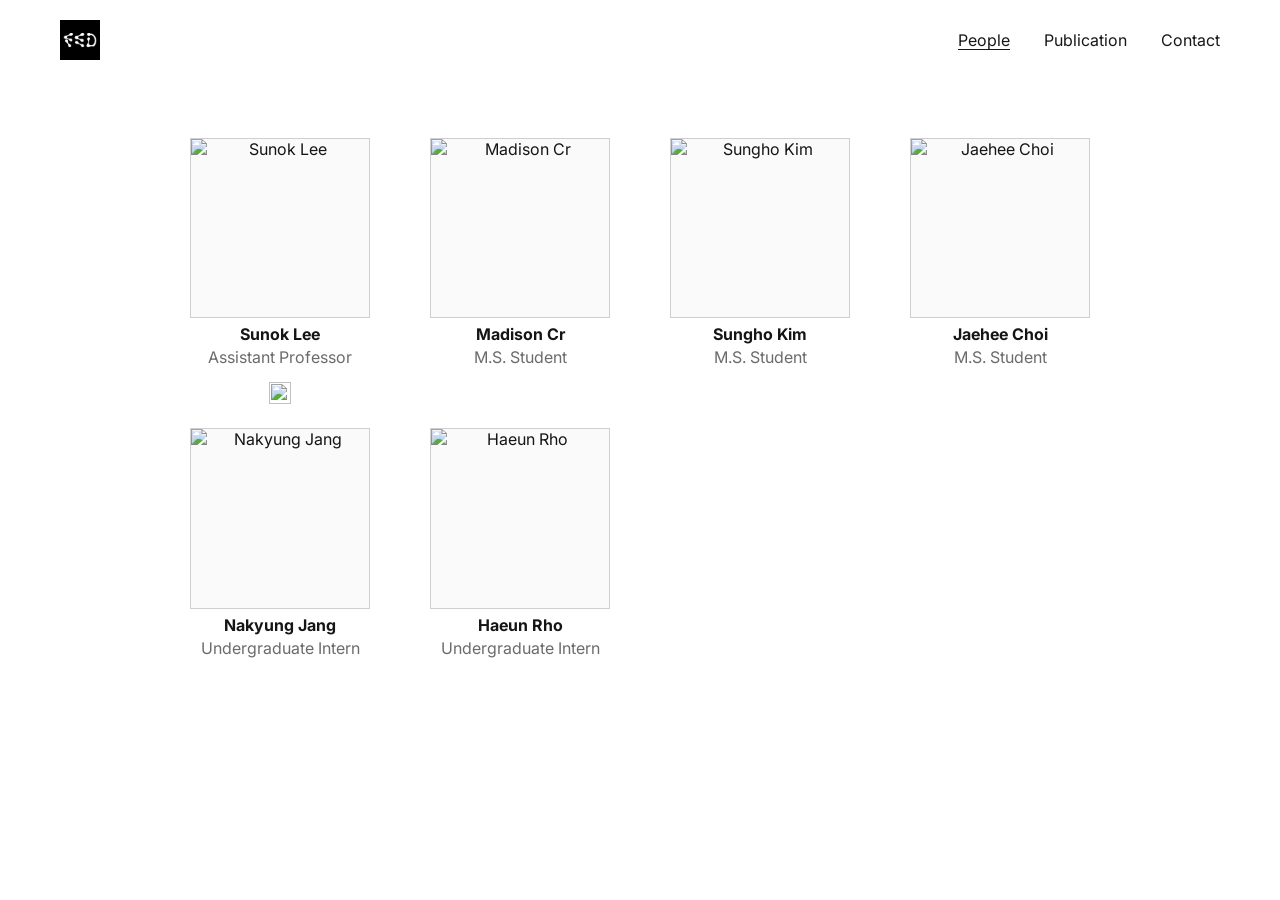
==== people.html @ 2c56f25a "Add internal Sunok Lee profile page" ====
<!DOCTYPE html>
<html lang="en">
  <head>
    <meta charset="UTF-8" />
    <meta name="viewport" content="width=device-width, initial-scale=1.0" />
    <title>FED Group | People</title>
    <link rel="icon" type="image/png" href="./assets/favicon.png" />
    <link
      rel="stylesheet"
      href="https://fonts.googleapis.com/css2?family=Inter:wght@400;500;600&display=swap"
    />
    <link rel="stylesheet" href="./styles.css" />
  </head>
  <body>
    <div class="page-shell">
      <header class="site-header">
        <a class="logo-link" href="./index.html" aria-label="Go to homepage">
          <img
            class="logo-mark"
            src="./assets/logo1.png"
            alt="FED group symbol"
          />
        </a>
        <nav class="nav">
          <a class="active" href="./people.html">People</a>
          <a href="./publications.html">Publication</a>
          <a href="./contact.html">Contact</a>
        </nav>
      </header>

      <main class="section page-content tab-gap">
        <div class="people-grid">
          <article class="member-card">
            <div class="member-photo">
              <img src="./assets/people/sunok_lee.png" alt="Sunok Lee" />
            </div>
            <h3>
              <a href="./sunok-lee.html">Sunok Lee</a>
            </h3>
            <p>Assistant Professor</p>
            <a class="member-profile-link" href="./sunok-lee.html" aria-label="View Sunok Lee profile">
              <img src="./assets/logo 0.png" alt="" />
            </a>
          </article>
          <article class="member-card">
            <div class="member-photo">
              <img src="./assets/people/madison.png" alt="Madison Cr" />
            </div>
            <h3>Madison Cr</h3>
            <p>M.S. Student</p>
          </article>
          <article class="member-card">
            <div class="member-photo">
              <img src="./assets/people/sungho_kim.png" alt="Sungho Kim" />
            </div>
            <h3>Sungho Kim</h3>
            <p>M.S. Student</p>
          </article>
          <article class="member-card">
            <div class="member-photo">
              <img src="./assets/people/jaehee_choi.png" alt="Jaehee Choi" />
            </div>
            <h3>Jaehee Choi</h3>
            <p>M.S. Student</p>
          </article>
          <article class="member-card">
            <div class="member-photo">
              <img src="./assets/people/nakyung_jang.jpg" alt="Nakyung Jang" />
            </div>
            <h3>Nakyung Jang</h3>
            <p>Undergraduate Intern</p>
          </article>
          <article class="member-card">
            <div class="member-photo">
              <img src="./assets/people/haeun_rho.jpeg" alt="Haeun Rho" />
            </div>
            <h3>
              <a
                href="https://www.linkedin.com/in/haeun-rho"
                target="_blank"
                rel="noopener noreferrer"
                >Haeun Rho</a
              >
            </h3>
            <p>Undergraduate Intern</p>
          </article>
        </div>
      </main>
    </div>
  </body>
</html>
---- styles.css ----
:root {
  --bg: #ffffff;
  --panel: #ffffff;
  --ink: #151515;
  --muted: #6b6b6b;
  --line: #d9d9d9;
  --shell-pad-top: 20px;
  --shell-pad-x: 20px;
  --shell-pad-bottom: 20px;
  --home-edge-gap: clamp(56px, 8vh, 92px);
  --home-section-gap: clamp(52px, 8vh, 84px);
  --footer-gap: 22px;
}

* {
  box-sizing: border-box;
}

img {
  max-width: 100%;
}

body {
  margin: 0;
  min-height: 100vh;
  font-family: "Inter", "Noto Sans KR", sans-serif;
  font-size: 16px;
  color: var(--ink);
  background: var(--bg);
}

html,
body,
button,
input,
select,
textarea {
  font-family: "Inter", "Noto Sans KR", sans-serif;
}

a {
  text-decoration: none;
  color: inherit;
}

.page-shell {
  width: 100%;
  max-width: 1200px;
  margin: 0 auto;
  background: var(--panel);
  border: 0;
  border-radius: 0;
  padding: var(--shell-pad-top) var(--shell-pad-x) var(--shell-pad-bottom);
  min-height: 100vh;
  display: flex;
  flex-direction: column;
}

.site-header {
  display: flex;
  align-items: center;
  justify-content: space-between;
}

.logo-mark {
  width: 40px;
  height: 40px;
  object-fit: contain;
}

.logo-link {
  display: inline-flex;
}

.nav {
  display: flex;
  gap: 34px;
}

.nav a {
  font-size: 16px;
  color: #171717;
}

.nav a:hover {
  text-decoration: underline;
  text-underline-offset: 3px;
}

.nav a.active {
  text-decoration: underline;
  text-underline-offset: 3px;
}

.home-main {
  flex: 1;
  min-height: 0;
  padding-top: var(--home-edge-gap);
  padding-bottom: var(--home-edge-gap);
}

.contact-main {
  min-height: unset;
  padding-bottom: 36px;
}

.hero {
  padding-top: 110px;
  display: grid;
  grid-template-columns: 1fr 1fr;
  gap: 38px;
  align-items: start;
}

.hero-title {
  margin: 0;
  max-width: 410px;
  font-size: clamp(56px, 6vw, 90px);
  line-height: 0.93;
  letter-spacing: -0.02em;
  font-weight: 700;
}

.hero-wordmark {
  width: min(100%, 500px);
  height: auto;
  display: block;
}

.hero-right p {
  margin: 138px 0 0;
  font-size: 16px;
  color: var(--muted);
  line-height: 1.45;
}

.home-hero,
.home-explore {
  display: grid;
  grid-template-columns: 356px 128px minmax(0, 1fr);
  align-items: start;
  column-gap: 0;
}

.home-hero {
  padding-top: 0;
}

.home-hero-wordmark {
  padding-top: 0;
}

.home-wordmark-image {
  width: min(100%, 356px);
  height: auto;
  display: block;
}

.home-hero-line,
.home-explore-line {
  padding-top: 6px;
  display: flex;
  justify-content: center;
}

.home-hero-line img,
.home-explore-line img {
  width: 79px;
  height: auto;
  display: block;
}

.home-hero-copy p {
  margin: 0;
  color: var(--muted);
  font-size: 16px;
  line-height: 1.45;
  text-align: justify;
}

.home-explore {
  margin-top: var(--home-edge-gap);
}

.home-explore-question h2,
.home-explore-copy h2 {
  margin: 0;
  font-size: 16px;
  line-height: 1.45;
  font-weight: 500;
  color: var(--ink);
}

.home-explore-question h2 {
  max-width: 364px;
}

.home-diagram-image {
  display: block;
  width: min(100%, 315px);
  height: auto;
  margin-top: 28px;
}

.home-explore-copy {
  padding-top: 2px;
}

.home-explore-item {
  margin-top: 24px;
}

.home-explore-item h3 {
  margin: 0;
  display: flex;
  align-items: flex-start;
  gap: 10px;
  font-size: 16px;
  line-height: 1.45;
  font-weight: 500;
}

.home-explore-item h3 img {
  width: 16px;
  height: 16px;
  margin-top: 3px;
  object-fit: contain;
  flex: 0 0 auto;
}

.home-explore-item p {
  margin: 4px 0 0 26px;
  color: var(--muted);
  font-size: 16px;
  line-height: 1.45;
  text-align: justify;
}

.home-explore-item-goal h3 {
  font-weight: 500;
}

.site-footer-home {
  border-top: 1px solid #ececec;
  padding-top: var(--footer-gap);
  flex-direction: row;
  align-items: center;
  gap: 28px;
}

.site-footer-home .footer-icons {
  width: 104px;
}

.site-footer-home .footer-text {
  max-width: none;
  white-space: nowrap;
  font-size: clamp(10px, 1.28vw, 16px);
}

.site-footer {
  padding-top: 17px;
  border-top: 0;
  display: flex;
  flex-direction: column;
  align-items: flex-start;
  gap: 10px;
}

.footer-icons {
  width: 84px;
  height: auto;
  object-fit: contain;
}

.footer-text {
  margin: 0;
  font-size: 16px;
  color: var(--muted);
  line-height: 1.35;
}

.section {
  width: 100%;
  margin: 0;
  padding: 28px 0 0;
  background: var(--panel);
  border: 0;
  border-radius: 0;
}

.section-title {
  margin: 0 0 18px;
  font-size: 16px;
  font-weight: 600;
}

.page-content {
  padding-top: 26px;
  flex: 1;
}

.tab-gap {
  padding-top: 78px;
}

.pubs-wrap {
  display: flex;
  flex-direction: column;
  gap: 28px;
  max-width: 980px;
  margin: 0 auto;
  width: 100%;
}

.pub-year {
  border-top: 0;
  padding-top: 0;
  display: block;
}

.pub-year h2 {
  margin: 0 0 14px;
  font-size: 20px;
  font-weight: 700;
}

.pub-year ul {
  margin: 0;
  padding: 0;
  list-style: none;
}

.pub-year li {
  margin: 0;
  color: #323232;
  font-size: 16px;
  line-height: 1.48;
}

.pub-entry {
  margin: 0 0 18px;
}

.pub-entry:last-child {
  margin-bottom: 0;
}

.pub-entry-title,
.pub-entry-authors,
.pub-entry-venue {
  margin: 0 0 4px;
  font-size: 16px;
  line-height: 1.45;
}

.pub-entry-title {
  font-weight: 600;
}

.pub-entry-authors {
  color: #222;
}

.pub-entry-venue {
  color: var(--muted);
  margin-bottom: 0;
}

.pub-source {
  margin-top: 8px;
  color: var(--muted);
  font-size: 16px;
}

.people-grid {
  display: grid;
  grid-template-columns: repeat(4, minmax(160px, 220px));
  justify-content: center;
  gap: 20px;
}

.member-card {
  width: 100%;
  text-align: center;
}

.member-card h3 {
  margin: 6px 0 3px;
  font-size: 16px;
  font-weight: 700;
}

.member-card h3 a {
  text-decoration: none;
  text-underline-offset: 3px;
  transition: text-decoration-color 140ms ease, opacity 140ms ease;
}

.member-card h3 a:hover,
.member-card h3 a:focus-visible {
  text-decoration: underline;
}

.member-card h3 a:focus-visible {
  outline: none;
  opacity: 0.8;
}

.member-profile-link {
  width: 28px;
  height: 28px;
  margin: 12px auto 0;
  display: inline-flex;
  align-items: center;
  justify-content: center;
  border-radius: 999px;
  transition: transform 140ms ease, opacity 140ms ease;
}

.member-profile-link img {
  width: 22px;
  height: 22px;
  object-fit: contain;
}

.member-profile-link:hover,
.member-profile-link:focus-visible {
  transform: translateY(-1px);
  opacity: 0.8;
}

.member-profile-link:focus-visible {
  outline: none;
}

@media (max-width: 680px) {
  .page-shell {
    --shell-pad-top: 18px;
    --shell-pad-x: 16px;
    --shell-pad-bottom: 18px;
    --home-edge-gap: 42px;
    --home-section-gap: 38px;
    --footer-gap: 18px;
  }

  .site-header {
    align-items: flex-start;
    gap: 18px;
  }

  .nav {
    gap: 18px;
    flex-wrap: wrap;
    justify-content: flex-end;
  }

  .hero {
    padding-top: 48px;
  }

  .hero-wordmark {
    width: min(100%, 300px);
  }

  .footer-text {
    font-size: 15px;
  }
}

.member-card p {
  margin: 0;
  color: var(--muted);
  font-size: 16px;
}

.member-photo {
  width: 82%;
  aspect-ratio: 1 / 1;
  border: 1px solid #cfcfcf;
  background: #fafafa;
  margin: 0 auto;
  overflow: hidden;
}

.member-photo.empty {
  background: linear-gradient(135deg, #f4f4f4 0%, #fcfcfc 100%);
}

.member-photo img {
  width: 100%;
  height: 100%;
  object-fit: cover;
  display: block;
}

.contact-hero {
  padding-top: 74px;
  display: grid;
  grid-template-columns: 1fr 1fr;
  gap: 42px;
  align-items: start;
}

.contact-lede {
  margin: 0 0 0 -3px;
  max-width: 560px;
  font-size: 36px;
  line-height: 1.05;
  font-weight: 700;
  letter-spacing: -0.03em;
  padding-left: 0;
}

.contact-line-one,
.contact-line-two {
  display: block;
  white-space: nowrap;
}


.contact-copy p {
  margin: 0 0 12px;
  color: var(--muted);
  font-size: 16px;
  line-height: 1.45;
  text-align: justify;
}

.contact-copy {
  margin-top: 0;
}

.contact-reach-title {
  margin: 0 0 18px;
  font-size: 24px;
  line-height: 1.1;
  font-weight: 700;
  color: var(--ink);
  display: inline-flex;
  align-items: center;
  gap: 10px;
}

.contact-reach-title .contact-card-icon {
  width: 1em;
  height: 1em;
}

.contact-copy p:last-child {
  margin-bottom: 0;
}

.contact-copy a {
  text-decoration: underline;
  text-underline-offset: 2px;
}

.profile-main {
  padding-bottom: 28px;
}

.profile-hero {
  display: grid;
  grid-template-columns: minmax(260px, 360px) minmax(0, 1fr);
  gap: 52px;
  align-items: start;
}

.profile-name {
  margin: 0 0 18px;
  font-size: clamp(36px, 4.8vw, 56px);
  line-height: 1;
  font-weight: 700;
  letter-spacing: -0.03em;
}

.profile-name span {
  font-weight: 600;
}

.profile-image {
  display: block;
  width: min(100%, 330px);
  aspect-ratio: 4 / 5;
  object-fit: cover;
}

.profile-meta {
  margin-top: 18px;
}

.profile-role {
  margin: 0 0 6px;
  font-size: 16px;
  font-weight: 600;
}

.profile-affiliation {
  margin: 0;
  display: flex;
  flex-direction: column;
  gap: 4px;
  color: var(--ink);
}

.profile-copy {
  padding-top: 56px;
  max-width: 760px;
}

.profile-copy p {
  margin: 0 0 28px;
  font-size: 16px;
  line-height: 1.45;
  color: var(--ink);
}

.profile-copy p:last-child {
  margin-bottom: 0;
}

.profile-lede {
  font-size: 18px;
}

.profile-copy em {
  font-style: italic;
  text-decoration: underline;
  text-underline-offset: 3px;
}

.profile-buttons {
  display: flex;
  flex-wrap: wrap;
  gap: 12px;
  margin: 8px 0 34px;
}

.profile-button {
  display: inline-flex;
  align-items: center;
  justify-content: center;
  min-width: 152px;
  padding: 14px 20px;
  background: #1b1b1b;
  color: #fff;
  font-size: 16px;
  font-weight: 500;
}

.profile-button-secondary {
  background: #f2f2f2;
  color: var(--ink);
}

.profile-section h2 {
  margin: 0 0 16px;
  font-size: 20px;
  font-weight: 700;
}

.profile-teaching {
  margin: 0;
  padding: 0;
  list-style: none;
  display: grid;
  gap: 10px;
}

.profile-teaching li {
  font-size: 16px;
  line-height: 1.4;
}

.cards {
  display: grid;
  grid-template-columns: repeat(3, minmax(0, 1fr));
  gap: 14px;
}

.card,
.list-card {
  border: 1px solid var(--line);
  border-radius: 10px;
  padding: 14px;
  background: #fbfbfb;
}

@media (max-width: 900px) {
  .page-shell {
    margin: 0 auto;
  }

  .section {
    margin: 0 auto;
    padding: 10px 0 0;
  }

  .section.tab-gap {
    padding-top: 96px;
  }

  .nav {
    gap: 12px;
  }

  .nav a {
    font-size: 15px;
  }

  .home-main {
    min-height: unset;
  }

  .home-hero,
  .home-explore {
    grid-template-columns: 1fr;
    row-gap: 18px;
  }

  .home-hero-line,
  .home-explore-line {
    display: none;
  }

  .home-hero-copy p,
  .home-explore-copy,
  .home-explore-question h2 {
    max-width: none;
  }

  .home-hero-copy p,
  .home-explore-item p {
    text-align: left;
  }

  .home-diagram-image {
    width: min(100%, 280px);
    margin-top: 22px;
  }

  .site-footer-home {
    flex-direction: column;
    align-items: flex-start;
    gap: 12px;
  }

  .site-footer-home .footer-text {
    white-space: nowrap;
    font-size: clamp(10px, 1.9vw, 14px);
  }

  .contact-main {
    padding-bottom: 26px;
  }

  .profile-hero {
    grid-template-columns: 1fr;
    gap: 28px;
  }

  .profile-copy {
    padding-top: 0;
    max-width: none;
  }

  .site-footer {
    gap: 12px;
  }

  .footer-text {
    font-size: 14px;
  }

  .cards {
    grid-template-columns: 1fr;
  }

  .people-grid {
    grid-template-columns: repeat(2, minmax(160px, 220px));
    justify-content: center;
    gap: 14px;
  }

  .member-card {
    max-width: 100%;
  }

  .member-photo {
    width: 80%;
  }

  .pub-year {
    display: block;
  }

  .contact-hero {
    padding-top: 42px;
    grid-template-columns: 1fr;
    gap: 20px;
  }

  .contact-lede {
    margin-left: 0;
    max-width: none;
    font-size: 24px;
    line-height: 1.1;
  }

  .contact-copy {
    margin-top: 0;
  }

  .contact-reach-title {
    font-size: 22px;
    margin-bottom: 14px;
  }

  .pub-entry {
    margin-bottom: 16px;
  }
}

@media (max-width: 680px) {
  .logo-mark {
    width: 34px;
    height: 34px;
  }

  .nav {
    gap: 10px;
  }

  .nav a {
    font-size: 14px;
  }

  .home-hero {
    padding-top: 0;
  }

  .home-wordmark-image {
    width: min(100%, 290px);
  }

  .home-explore {
    margin-top: var(--home-edge-gap);
  }

  .home-diagram-image {
    width: min(100%, 250px);
  }

  .home-explore-question h2,
  .home-explore-copy h2,
  .home-explore-item h3,
  .home-explore-item p,
  .home-hero-copy p {
    font-size: 15px;
    line-height: 1.42;
  }

  .site-footer-home .footer-icons {
    width: 92px;
  }

  .site-footer-home .footer-text {
    font-size: clamp(9px, 2.5vw, 12px);
  }

  .section.tab-gap {
    padding-top: 92px;
  }

  .contact-main {
    padding-bottom: 20px;
  }

  .people-grid {
    grid-template-columns: 1fr;
    gap: 18px;
  }

  .member-photo {
    width: min(78%, 220px);
  }

  .pub-year h2 {
    font-size: 18px;
    margin-bottom: 10px;
  }

  .pub-entry-title,
  .pub-entry-authors,
  .pub-entry-venue {
    font-size: 15px;
    line-height: 1.42;
  }

  .contact-lede {
    font-size: 20px;
    line-height: 1.1;
  }

  .contact-reach-title {
    font-size: 20px;
  }

  .contact-copy p {
    font-size: 15px;
    line-height: 1.42;
  }

  .profile-name {
    font-size: 32px;
  }

  .profile-image {
    width: min(100%, 280px);
  }

  .profile-copy p,
  .profile-button,
  .profile-teaching li {
    font-size: 15px;
    line-height: 1.42;
  }

  .profile-buttons {
    margin-bottom: 28px;
  }
}

@media (max-width: 540px) {
  .site-header {
    align-items: flex-start;
    gap: 10px;
  }

  .nav {
    flex-wrap: wrap;
    justify-content: flex-end;
    gap: 8px 12px;
    max-width: 76%;
  }

  .hero {
    padding-top: 34px;
  }

  .hero-wordmark {
    width: min(100%, 420px);
  }
}
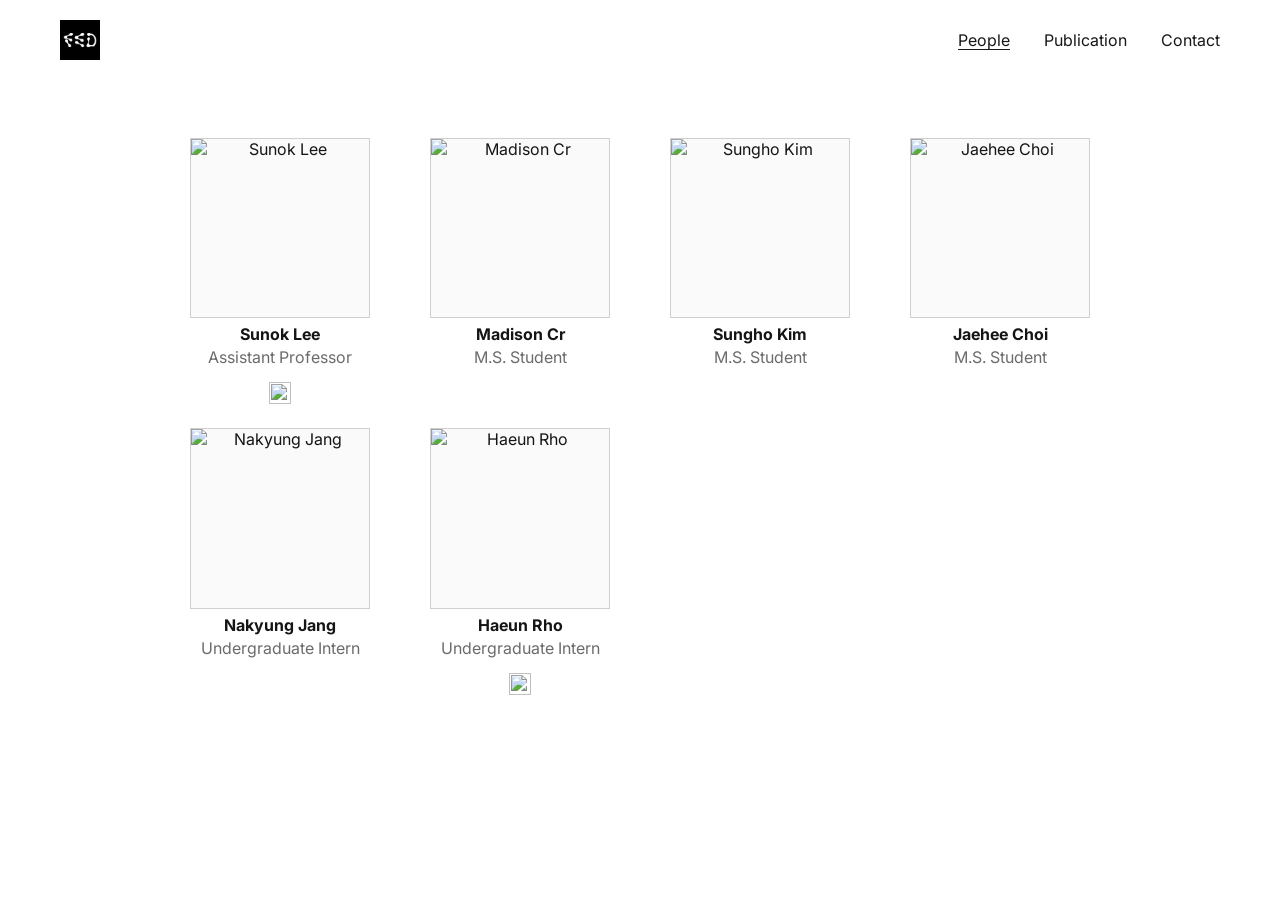
==== commit cb3fa264: "Update people profile link interactions" ====
--- a/people.html
+++ b/people.html
@@ -34,9 +34,7 @@
             <div class="member-photo">
               <img src="./assets/people/sunok_lee.png" alt="Sunok Lee" />
             </div>
-            <h3>
-              <a href="./sunok-lee.html">Sunok Lee</a>
-            </h3>
+            <h3>Sunok Lee</h3>
             <p>Assistant Professor</p>
             <a class="member-profile-link" href="./sunok-lee.html" aria-label="View Sunok Lee profile">
               <img src="./assets/logo 0.png" alt="" />
@@ -83,6 +81,15 @@
               >
             </h3>
             <p>Undergraduate Intern</p>
+            <a
+              class="member-profile-link"
+              href="https://www.linkedin.com/in/haeun-rho"
+              target="_blank"
+              rel="noopener noreferrer"
+              aria-label="View Haeun Rho LinkedIn profile"
+            >
+              <img src="./assets/logo 0.png" alt="" />
+            </a>
           </article>
         </div>
       </main>
--- a/styles.css
+++ b/styles.css
@@ -562,38 +562,40 @@
 
 .profile-hero {
   display: grid;
-  grid-template-columns: minmax(260px, 360px) minmax(0, 1fr);
-  gap: 52px;
+  grid-template-columns: 260px minmax(0, 1fr);
+  gap: 40px;
   align-items: start;
 }
 
 .profile-name {
-  margin: 0 0 18px;
-  font-size: clamp(36px, 4.8vw, 56px);
+  margin: 0 0 26px;
+  font-size: clamp(34px, 4vw, 42px);
   line-height: 1;
   font-weight: 700;
   letter-spacing: -0.03em;
 }
 
-.profile-name span {
-  font-weight: 600;
-}
-
 .profile-image {
   display: block;
-  width: min(100%, 330px);
+  width: 100%;
   aspect-ratio: 4 / 5;
   object-fit: cover;
 }
 
 .profile-meta {
-  margin-top: 18px;
+  margin-top: 12px;
+}
+
+.profile-pronunciation {
+  margin: 0 0 6px;
+  font-size: 16px;
+  color: var(--ink);
 }
 
 .profile-role {
   margin: 0 0 6px;
   font-size: 16px;
-  font-weight: 600;
+  font-weight: 500;
 }
 
 .profile-affiliation {
@@ -604,15 +606,26 @@
   color: var(--ink);
 }
 
+.profile-side-section {
+  margin-top: 42px;
+}
+
+.profile-side-icon {
+  width: 26px;
+  height: 26px;
+  object-fit: contain;
+  margin-bottom: 18px;
+}
+
 .profile-copy {
   padding-top: 56px;
-  max-width: 760px;
+  max-width: 820px;
 }
 
 .profile-copy p {
   margin: 0 0 28px;
-  font-size: 16px;
-  line-height: 1.45;
+  font-size: 18px;
+  line-height: 1.5;
   color: var(--ink);
 }
 
@@ -622,6 +635,7 @@
 
 .profile-lede {
   font-size: 18px;
+  font-weight: 500;
 }
 
 .profile-copy em {
@@ -634,7 +648,7 @@
   display: flex;
   flex-wrap: wrap;
   gap: 12px;
-  margin: 8px 0 34px;
+  margin: 8px 0 0;
 }
 
 .profile-button {
@@ -643,21 +657,25 @@
   justify-content: center;
   min-width: 152px;
   padding: 14px 20px;
+  background: #ffffff;
+  color: var(--ink);
+  border: 1px solid #d6d0dc;
+  border-radius: 14px;
+  font-size: 16px;
+  font-weight: 500;
+  transition: background-color 140ms ease, color 140ms ease, border-color 140ms ease;
+}
+
+.profile-button-secondary {
+  background: #ffffff;
+  color: var(--ink);
+}
+
+.profile-button:hover,
+.profile-button:focus-visible {
   background: #1b1b1b;
-  color: #fff;
-  font-size: 16px;
-  font-weight: 500;
-}
-
-.profile-button-secondary {
-  background: #f2f2f2;
-  color: var(--ink);
-}
-
-.profile-section h2 {
-  margin: 0 0 16px;
-  font-size: 20px;
-  font-weight: 700;
+  color: #ffffff;
+  border-color: #1b1b1b;
 }
 
 .profile-teaching {
@@ -665,7 +683,7 @@
   padding: 0;
   list-style: none;
   display: grid;
-  gap: 10px;
+  gap: 4px;
 }
 
 .profile-teaching li {
